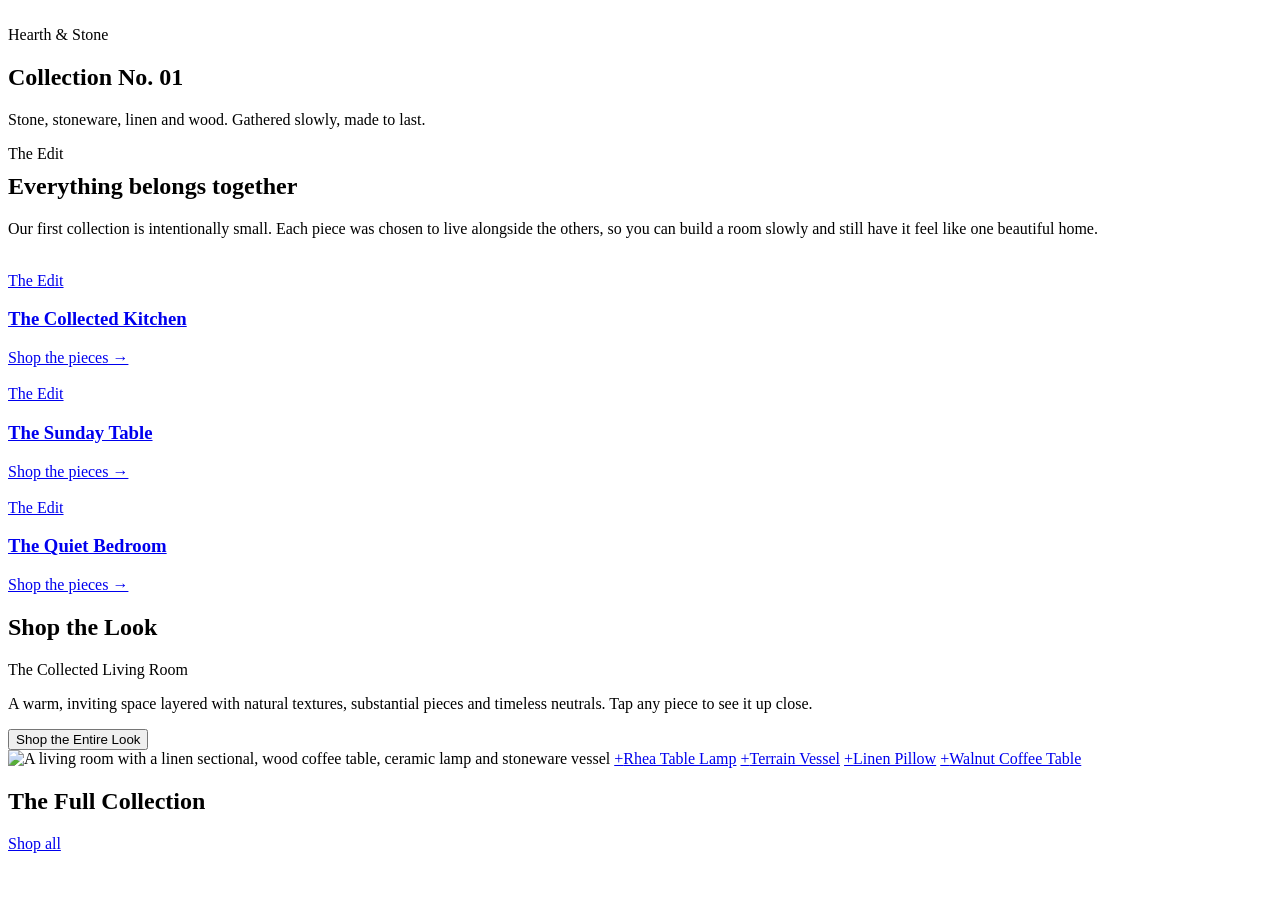
==== collection.html @ 448d002a "Add files via upload" ====
<!doctype html>
<html lang="en">
<head>
<meta charset="utf-8">
<meta name="viewport" content="width=device-width, initial-scale=1">
<title>Collection No. 01 | Hearth &amp; Stone</title>
<meta name="description" content="Hearth &amp; Stone Collection No. 01. A small, cohesive edit of stone, stoneware, linen and wood for a home that feels collected.">
<link rel="preconnect" href="https://fonts.googleapis.com">
<link rel="preconnect" href="https://fonts.gstatic.com" crossorigin>
<link href="https://fonts.googleapis.com/css2?family=Cormorant+Garamond:ital,wght@0,400;0,500;1,400&family=Jost:wght@400;500&display=swap" rel="stylesheet">
<link rel="stylesheet" href="css/style.css">
<link rel="icon" href="img/favicon.svg" type="image/svg+xml">
</head>
<body data-page="collection">
<div id="site-header"></div>

<main>
  <section class="page-hero">
    <img src="img/look-living.jpg" alt="">
    <div class="inner">
      <div class="eyebrow">Hearth &amp; Stone</div>
      <h1>Collection No. 01</h1>
      <p>Stone, stoneware, linen and wood. Gathered slowly, made to last.</p>
    </div>
  </section>

  <div class="col-intro">
    <div class="eyebrow">The Edit</div>
    <h2 class="h-caps" style="margin-top:10px">Everything belongs together</h2>
    <p>Our first collection is intentionally small. Each piece was chosen to live alongside the others, so you can build a room slowly and still have it feel like one beautiful home.</p>
  </div>

  <section class="section"><div class="wrap">
    <div class="edits">
      <a class="edit" href="shop.html?room=kitchen"><img src="img/room-kitchen.jpg" alt=""><div><div class="eyebrow">The Edit</div><h3>The Collected Kitchen</h3><div class="soon">Shop the pieces &rarr;</div></div></a>
      <a class="edit" href="shop.html?room=table"><img src="img/room-table.jpg" alt=""><div><div class="eyebrow">The Edit</div><h3>The Sunday Table</h3><div class="soon">Shop the pieces &rarr;</div></div></a>
      <a class="edit" href="shop.html?room=bedroom"><img src="img/room-bedroom.jpg" alt=""><div><div class="eyebrow">The Edit</div><h3>The Quiet Bedroom</h3><div class="soon">Shop the pieces &rarr;</div></div></a>
    </div>
  </div></section>

  <section class="section" style="background:var(--cream)"><div class="wrap look">
    <div class="look-intro">
      <h2 class="h-caps">Shop the Look</h2>
      <div class="sub">The Collected Living Room</div>
      <p>A warm, inviting space layered with natural textures, substantial pieces and timeless neutrals. Tap any piece to see it up close.</p>
      <button class="btn" id="add-look">Shop the Entire Look</button>
    </div>
    <div class="look-photo">
      <img src="img/look-living.jpg" alt="A living room with a linen sectional, wood coffee table, ceramic lamp and stoneware vessel">
      <a class="hotspot" style="left:21.6%;top:25.6%" href="product.html?id=rhea-table-lamp">+<span class="tip">Rhea Table Lamp</span></a>
      <a class="hotspot" style="left:31%;top:44%" href="product.html?id=terrain-vessel">+<span class="tip">Terrain Vessel</span></a>
      <a class="hotspot" style="left:78%;top:37%" href="product.html?id=linen-pillow">+<span class="tip">Linen Pillow</span></a>
      <a class="hotspot" style="left:59%;top:79%" href="product.html?id=walnut-coffee-table">+<span class="tip">Walnut Coffee Table</span></a>
    </div>
    <ul class="look-list" id="look-list"></ul>
  </div></section>

  <section class="section"><div class="wrap">
    <div class="section-head"><h2>The Full Collection</h2><a class="link-arrow" href="shop.html">Shop all</a></div>
    <div class="grid-4" id="col-grid"></div>
  </div></section>
</main>

<div id="site-footer"></div>

<script src="js/products.js"></script>
<script src="js/main.js"></script>
<script>
(function () {
  document.getElementById("col-grid").innerHTML = HS_PRODUCTS.map(HS.card).join("");
  var look = [["rhea-table-lamp", "img/t-lamp.jpg"], ["linen-pillow", "img/t-pillow.jpg"], ["walnut-coffee-table", "img/t-coffee-table.jpg"], ["terrain-vessel", "img/t-vessel.jpg"]];
  document.getElementById("look-list").innerHTML = look.map(function (l) {
    var p = HS.byId(l[0]);
    return '<li><a href="product.html?id=' + p.id + '"><img src="' + l[1] + '" alt=""><div><div class="n">' + HS.esc(p.name) + '</div><div class="p">' + HS.money(p.price) + '</div></div><span class="go">&rsaquo;</span></a></li>';
  }).join("");
  document.getElementById("add-look").addEventListener("click", function () {
    look.forEach(function (l) { HS.addToBag(l[0], 1, HS.byId(l[0]).swatches[0][0]); });
    HS.toast("The Collected Living Room was added to your bag");
    HS.openBag();
  });
})();
</script>
</body>
</html>
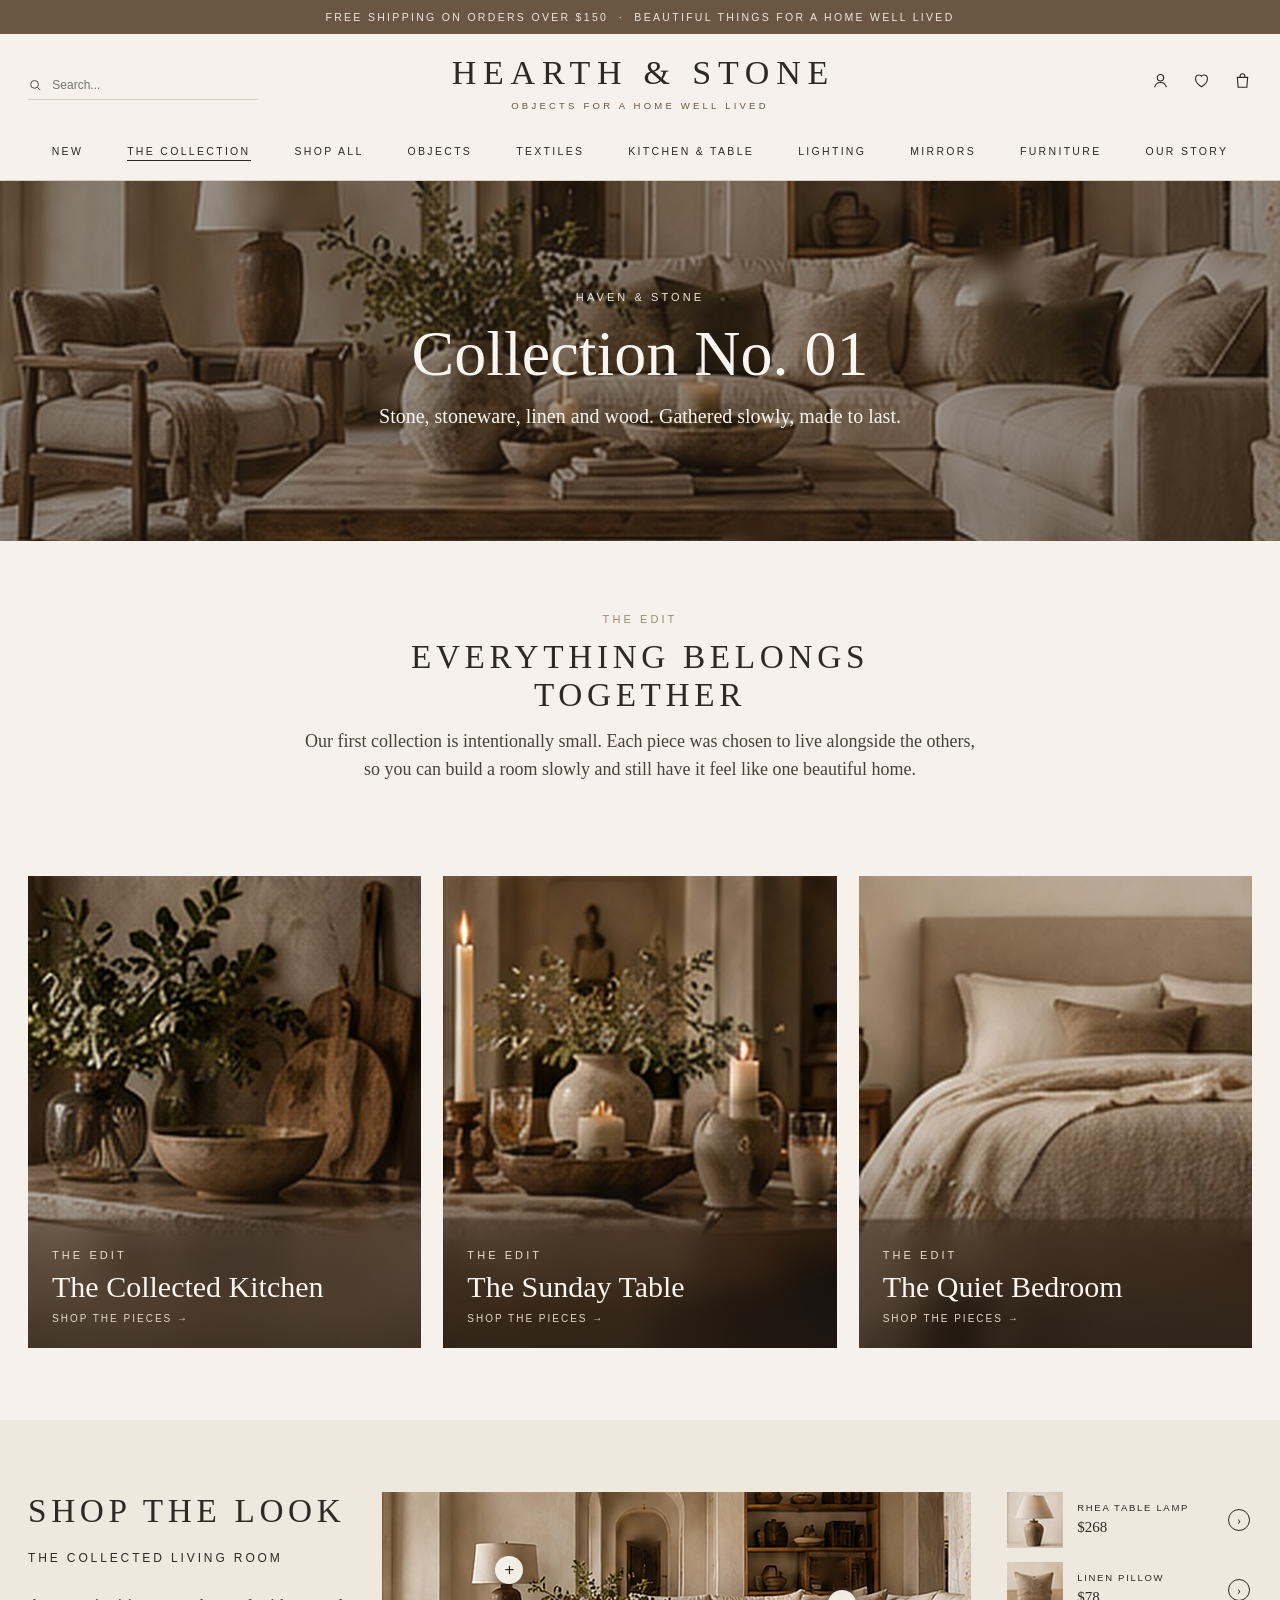
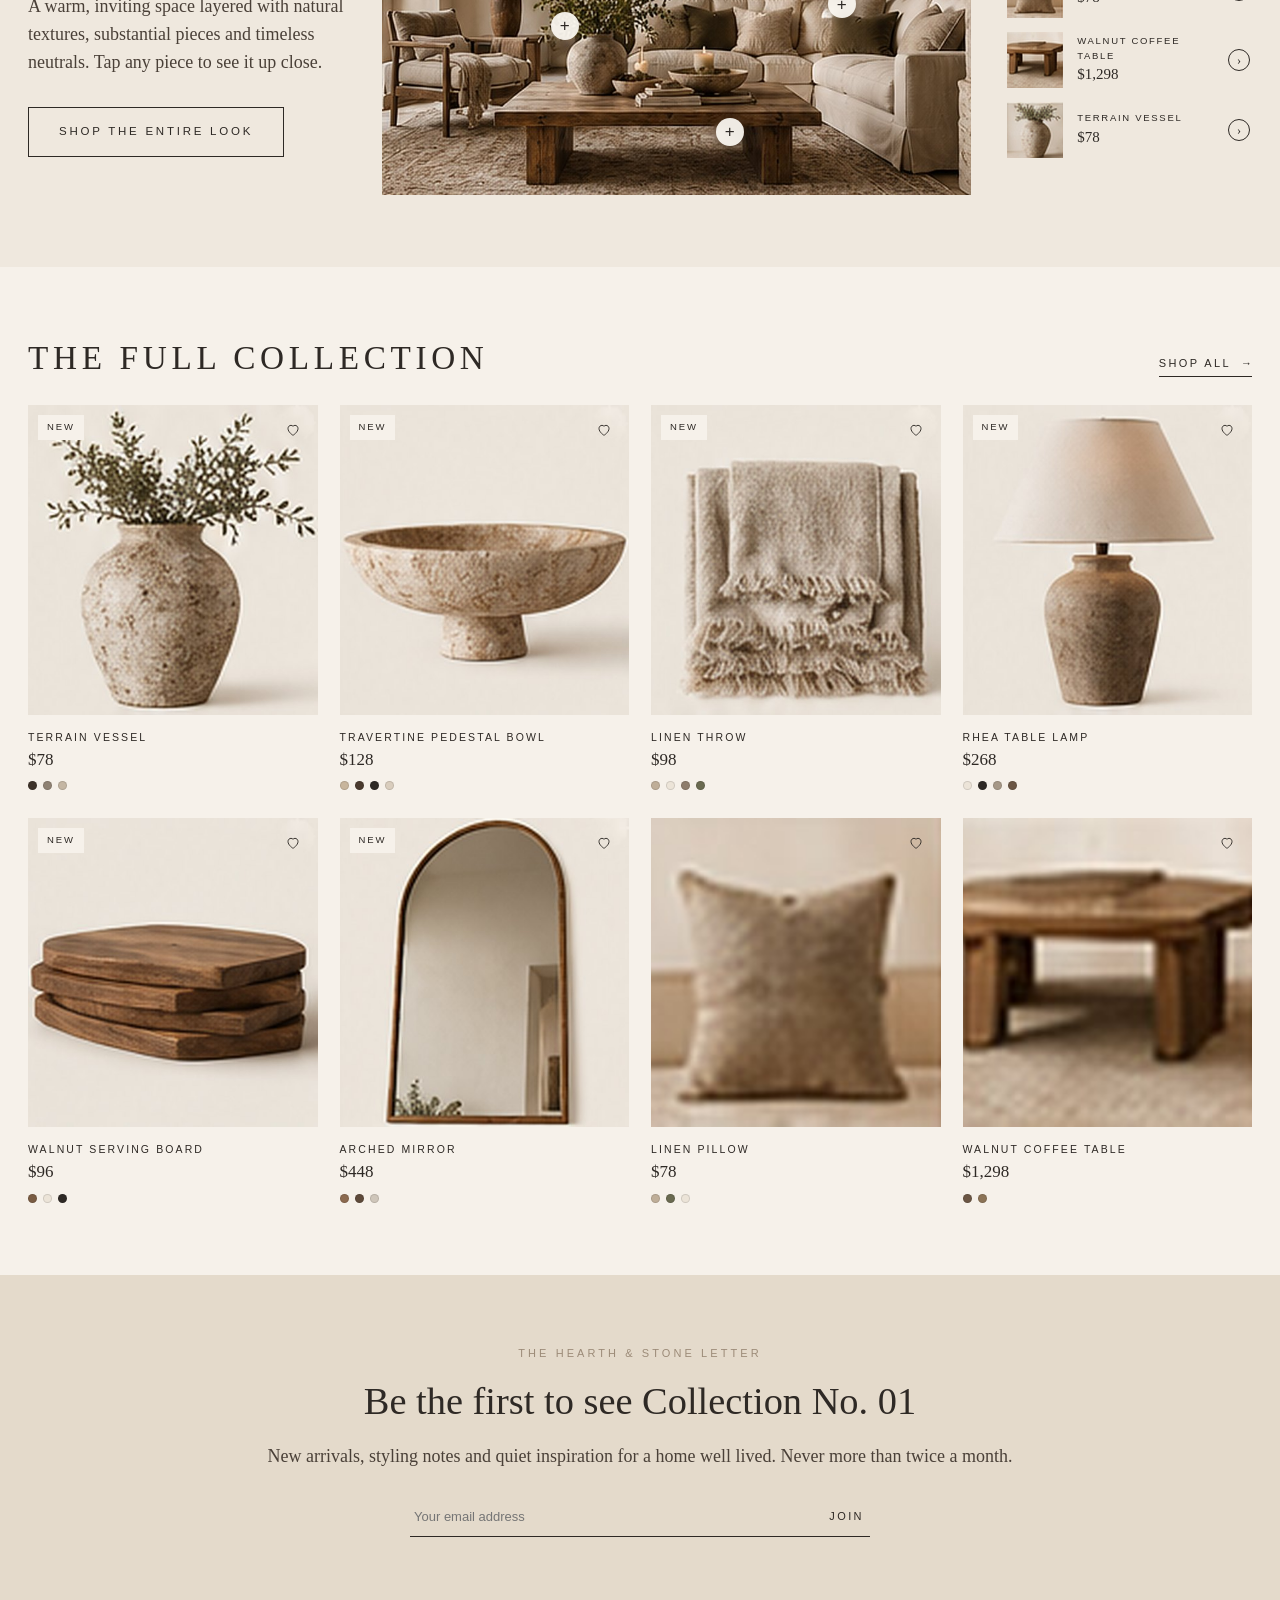
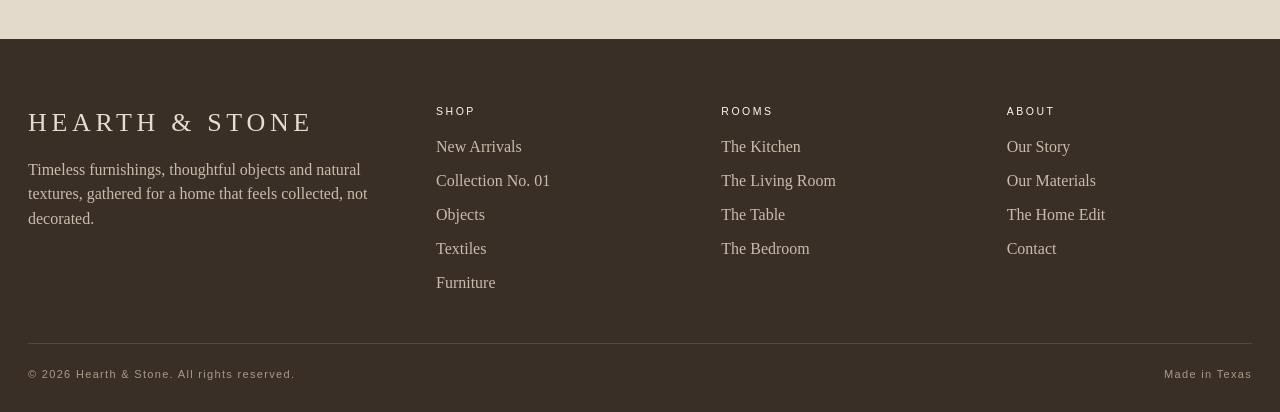
==== commit 58802273: "Add files via upload" ====
--- a/collection.html
+++ b/collection.html
@@ -3,8 +3,8 @@
 <head>
 <meta charset="utf-8">
 <meta name="viewport" content="width=device-width, initial-scale=1">
-<title>Collection No. 01 | Hearth &amp; Stone</title>
-<meta name="description" content="Hearth &amp; Stone Collection No. 01. A small, cohesive edit of stone, stoneware, linen and wood for a home that feels collected.">
+<title>Collection No. 01 | Haven &amp; Stone</title>
+<meta name="description" content="Haven &amp; Stone Collection No. 01. A small, cohesive edit of stone, stoneware, linen and wood for a home that feels collected.">
 <link rel="preconnect" href="https://fonts.googleapis.com">
 <link rel="preconnect" href="https://fonts.gstatic.com" crossorigin>
 <link href="https://fonts.googleapis.com/css2?family=Cormorant+Garamond:ital,wght@0,400;0,500;1,400&family=Jost:wght@400;500&display=swap" rel="stylesheet">
@@ -18,7 +18,7 @@
   <section class="page-hero">
     <img src="img/look-living.jpg" alt="">
     <div class="inner">
-      <div class="eyebrow">Hearth &amp; Stone</div>
+      <div class="eyebrow">Haven &amp; Stone</div>
       <h1>Collection No. 01</h1>
       <p>Stone, stoneware, linen and wood. Gathered slowly, made to last.</p>
     </div>
--- a/css/style.css
+++ b/css/style.css
@@ -0,0 +1,446 @@
+/* Hearth & Stone */
+:root {
+  --ivory: #f6f1ea;
+  --cream: #efe8de;
+  --oat: #e4dacb;
+  --mushroom: #c9bba7;
+  --taupe: #9c8b78;
+  --walnut: #5e4a3a;
+  --bark: #6b5644;
+  --charcoal: #2e2925;
+  --olive: #5f5f45;
+  --line: #d9cfc1;
+  --serif: "Cormorant Garamond", "Cormorant", Georgia, serif;
+  --sans: "Jost", "Helvetica Neue", Arial, sans-serif;
+  --max: 1320px;
+}
+
+* { box-sizing: border-box; margin: 0; padding: 0; }
+html { scroll-behavior: smooth; }
+body {
+  background: var(--ivory);
+  color: var(--charcoal);
+  font-family: var(--serif);
+  font-size: 18px;
+  line-height: 1.55;
+  -webkit-font-smoothing: antialiased;
+}
+img { display: block; max-width: 100%; }
+a { color: inherit; text-decoration: none; }
+button { font: inherit; color: inherit; background: none; border: 0; cursor: pointer; }
+
+.wrap { max-width: var(--max); margin: 0 auto; padding: 0 28px; }
+.eyebrow {
+  font-family: var(--sans);
+  font-size: 11px;
+  letter-spacing: .28em;
+  text-transform: uppercase;
+  color: var(--taupe);
+}
+.caps {
+  font-family: var(--sans);
+  font-size: 11.5px;
+  letter-spacing: .22em;
+  text-transform: uppercase;
+}
+.link-arrow {
+  font-family: var(--sans);
+  font-size: 11px;
+  letter-spacing: .22em;
+  text-transform: uppercase;
+  border-bottom: 1px solid currentColor;
+  padding-bottom: 4px;
+  display: inline-flex;
+  gap: 10px;
+  align-items: center;
+}
+.link-arrow::after { content: "\2192"; letter-spacing: 0; }
+.btn {
+  display: inline-block;
+  font-family: var(--sans);
+  font-size: 11.5px;
+  letter-spacing: .24em;
+  text-transform: uppercase;
+  padding: 15px 30px;
+  border: 1px solid var(--charcoal);
+  transition: background .25s, color .25s;
+}
+.btn:hover { background: var(--charcoal); color: var(--ivory); }
+.btn-light { background: var(--ivory); border-color: var(--ivory); color: var(--charcoal); }
+.btn-light:hover { background: transparent; color: var(--ivory); }
+.btn-solid { background: var(--charcoal); color: var(--ivory); }
+.btn-solid:hover { background: var(--walnut); border-color: var(--walnut); }
+
+/* Announcement */
+.announce {
+  background: var(--bark);
+  color: #efe6da;
+  text-align: center;
+  font-family: var(--sans);
+  font-size: 10.5px;
+  letter-spacing: .22em;
+  text-transform: uppercase;
+  padding: 9px 16px;
+}
+
+/* Header */
+.site-header { background: var(--ivory); border-bottom: 1px solid var(--line); position: sticky; top: 0; z-index: 40; }
+.header-top {
+  display: grid;
+  grid-template-columns: 1fr auto 1fr;
+  align-items: center;
+  padding-top: 22px;
+  padding-bottom: 14px;
+}
+.search {
+  display: flex; align-items: center; gap: 10px;
+  border-bottom: 1px solid var(--line);
+  max-width: 230px; padding: 6px 0;
+}
+.search input {
+  border: 0; background: none; outline: none; width: 100%;
+  font-family: var(--sans); font-size: 12px; color: var(--charcoal);
+}
+.logo { text-align: center; }
+.logo .word {
+  font-family: var(--serif);
+  font-weight: 500;
+  font-size: 34px;
+  letter-spacing: .2em;
+  line-height: 1;
+  padding-left: .2em;
+  display: block;
+}
+.logo .tag {
+  display: block;
+  margin-top: 9px;
+  font-family: var(--sans);
+  font-size: 9.5px;
+  letter-spacing: .34em;
+  text-transform: uppercase;
+  color: var(--bark);
+}
+.icons { display: flex; justify-content: flex-end; gap: 22px; align-items: center; }
+.icons svg { width: 19px; height: 19px; stroke: var(--charcoal); fill: none; stroke-width: 1.4; }
+.bag-btn { position: relative; }
+.bag-count {
+  position: absolute; top: -7px; right: -9px;
+  background: var(--walnut); color: var(--ivory);
+  font-family: var(--sans); font-size: 9px;
+  width: 16px; height: 16px; border-radius: 50%;
+  display: none; align-items: center; justify-content: center;
+}
+.bag-count.show { display: flex; }
+.menu-btn { display: none; }
+
+.main-nav ul {
+  list-style: none;
+  display: flex; justify-content: center; flex-wrap: wrap;
+  gap: 8px 44px;
+  padding: 8px 0 16px;
+}
+.main-nav a {
+  font-family: var(--sans);
+  font-size: 10.5px;
+  letter-spacing: .22em;
+  text-transform: uppercase;
+  padding-bottom: 3px;
+  border-bottom: 1px solid transparent;
+  transition: border-color .2s;
+}
+.main-nav a:hover, .main-nav a.active { border-color: var(--charcoal); }
+.main-nav .sale { color: #8a5a3c; }
+
+/* Hero */
+.hero { position: relative; height: min(78vh, 640px); min-height: 440px; overflow: hidden; background: #3b2f26; }
+.hero img { width: 100%; height: 100%; object-fit: cover; object-position: 62% center; }
+.hero::before {
+  content: ""; position: absolute; inset: 0; z-index: 1;
+  background: linear-gradient(90deg, rgba(38,29,22,.62) 0%, rgba(38,29,22,.35) 34%, rgba(38,29,22,0) 60%);
+}
+.hero-copy {
+  position: absolute; z-index: 2; left: 0; right: 0; top: 50%;
+  transform: translateY(-50%);
+  color: #faf5ee;
+}
+.hero-copy h1 {
+  font-weight: 400;
+  font-size: clamp(42px, 5.4vw, 72px);
+  line-height: 1.02;
+  max-width: 9.5em;
+  letter-spacing: -.005em;
+}
+.hero-copy p { margin: 22px 0 30px; font-size: 20px; max-width: 18em; line-height: 1.45; color: #f0e7dc; }
+
+/* Rooms */
+.rooms { padding: 14px 0 0; }
+.rooms-grid { display: grid; grid-template-columns: repeat(6, 1fr); gap: 14px; }
+.room { position: relative; overflow: hidden; aspect-ratio: 157 / 186; background: var(--oat); }
+.room img { width: 100%; height: 100%; object-fit: cover; transition: transform .8s ease; }
+.room:hover img { transform: scale(1.045); }
+.room::after {
+  content: ""; position: absolute; inset: 0;
+  background: linear-gradient(180deg, rgba(0,0,0,0) 50%, rgba(45,34,26,.78) 100%);
+}
+.room span {
+  position: absolute; z-index: 2; left: 18px; bottom: 16px; right: 12px;
+  color: #fbf6ef;
+  font-family: var(--sans); font-size: 12px; letter-spacing: .22em; text-transform: uppercase; line-height: 1.6;
+}
+.room span::after { content: "  \2192"; letter-spacing: 0; }
+
+/* Section heads */
+.section { padding: 72px 0; }
+.section-head { display: flex; align-items: flex-end; justify-content: space-between; gap: 20px; margin-bottom: 28px; }
+.section-head h2, .h-caps {
+  font-weight: 400;
+  font-size: clamp(26px, 2.6vw, 34px);
+  letter-spacing: .14em;
+  text-transform: uppercase;
+  line-height: 1.15;
+}
+
+/* Product cards */
+.grid-6 { display: grid; grid-template-columns: repeat(6, 1fr); gap: 18px; }
+.grid-4 { display: grid; grid-template-columns: repeat(4, 1fr); gap: 28px 22px; }
+.card { display: block; }
+.card .ph { position: relative; background: #f1ebe2; aspect-ratio: 148 / 158; overflow: hidden; }
+.card .ph img { width: 100%; height: 100%; object-fit: cover; transition: transform .7s ease; }
+.card:hover .ph img { transform: scale(1.04); }
+.wish {
+  position: absolute; top: 10px; right: 10px; z-index: 2;
+  width: 30px; height: 30px; display: grid; place-items: center;
+}
+.wish svg { width: 16px; height: 16px; stroke: var(--charcoal); fill: none; stroke-width: 1.4; transition: fill .2s; }
+.wish.on svg { fill: var(--walnut); stroke: var(--walnut); }
+.card h3 {
+  margin-top: 14px;
+  font-family: var(--sans); font-weight: 400;
+  font-size: 10.5px; letter-spacing: .2em; text-transform: uppercase;
+}
+.card .price { font-size: 17px; margin-top: 2px; }
+.swatches { display: flex; gap: 6px; margin-top: 8px; }
+.swatches i { width: 9px; height: 9px; border-radius: 50%; display: block; border: 1px solid rgba(0,0,0,.12); }
+.badge {
+  position: absolute; left: 10px; top: 10px; z-index: 2;
+  background: var(--ivory); font-family: var(--sans); font-size: 9.5px; letter-spacing: .2em;
+  text-transform: uppercase; padding: 5px 9px;
+}
+
+/* Philosophy */
+.philosophy { display: grid; grid-template-columns: 30% 1fr 24%; background: var(--cream); min-height: 360px; }
+.philosophy .img { overflow: hidden; }
+.philosophy .img img { width: 100%; height: 100%; object-fit: cover; }
+.philosophy .copy { padding: 56px 6%; display: flex; flex-direction: column; justify-content: center; }
+.philosophy h2 { font-weight: 400; font-size: clamp(32px, 3.2vw, 44px); line-height: 1.1; margin: 12px 0 18px; }
+.philosophy p { color: #4a4038; max-width: 32em; margin-bottom: 24px; }
+
+/* Shop the look */
+.look { display: grid; grid-template-columns: 26% 1fr 20%; gap: 36px; align-items: start; }
+.look-intro h2 { margin-bottom: 18px; }
+.look-intro .sub { font-family: var(--sans); font-size: 12px; letter-spacing: .24em; text-transform: uppercase; margin-bottom: 26px; }
+.look-intro p { color: #4a4038; margin-bottom: 30px; }
+.look-photo { position: relative; }
+.look-photo img { width: 100%; }
+.hotspot {
+  position: absolute; transform: translate(-50%, -50%);
+  width: 28px; height: 28px; border-radius: 50%;
+  background: rgba(250,246,240,.94); color: var(--charcoal);
+  display: grid; place-items: center; font-family: var(--sans); font-size: 17px; line-height: 1;
+  box-shadow: 0 2px 10px rgba(0,0,0,.18);
+  transition: transform .2s;
+}
+.hotspot:hover { transform: translate(-50%, -50%) scale(1.12); }
+.hotspot .tip {
+  position: absolute; bottom: 36px; left: 50%; transform: translateX(-50%);
+  background: var(--ivory); padding: 8px 12px; white-space: nowrap;
+  font-family: var(--sans); font-size: 10px; letter-spacing: .18em; text-transform: uppercase;
+  opacity: 0; pointer-events: none; transition: opacity .2s;
+  box-shadow: 0 4px 16px rgba(0,0,0,.12);
+}
+.hotspot:hover .tip, .hotspot:focus .tip { opacity: 1; }
+.look-list { list-style: none; display: flex; flex-direction: column; gap: 14px; }
+.look-list a { display: grid; grid-template-columns: 56px 1fr 24px; gap: 14px; align-items: center; }
+.look-list img { width: 56px; height: 56px; object-fit: cover; background: #f1ebe2; }
+.look-list .n { font-family: var(--sans); font-size: 9.5px; letter-spacing: .18em; text-transform: uppercase; }
+.look-list .p { font-size: 15px; }
+.look-list .go { width: 22px; height: 22px; border: 1px solid var(--charcoal); border-radius: 50%; display: grid; place-items: center; font-size: 12px; }
+
+/* Newsletter */
+.newsletter { background: var(--oat); text-align: center; padding: 70px 0; }
+.newsletter h2 { font-weight: 400; font-size: clamp(28px, 3vw, 40px); margin: 10px 0 12px; }
+.newsletter p { color: #4a4038; margin-bottom: 26px; }
+.news-form { display: flex; max-width: 460px; margin: 0 auto; border-bottom: 1px solid var(--charcoal); }
+.news-form input { flex: 1; border: 0; background: none; padding: 12px 4px; font-family: var(--sans); font-size: 13px; outline: none; color: var(--charcoal); min-width: 0; }
+.news-form button { font-family: var(--sans); font-size: 11px; letter-spacing: .22em; text-transform: uppercase; padding: 0 6px; }
+.news-note { font-family: var(--sans); font-size: 12px; margin-top: 14px; min-height: 18px; color: var(--walnut); }
+
+/* Footer */
+.site-footer { background: #3a2f27; color: #e6dccf; padding: 64px 0 28px; }
+.foot-grid { display: grid; grid-template-columns: 1.5fr 1fr 1fr 1fr; gap: 40px; }
+.site-footer .word { font-size: 26px; letter-spacing: .18em; }
+.site-footer p { color: #c9bcad; font-size: 16px; margin-top: 14px; max-width: 22em; }
+.site-footer h4 { font-family: var(--sans); font-weight: 400; font-size: 10.5px; letter-spacing: .24em; text-transform: uppercase; margin-bottom: 16px; color: #fff8ee; }
+.site-footer ul { list-style: none; display: grid; gap: 9px; font-size: 16px; color: #c9bcad; }
+.site-footer ul a:hover { color: #fff; }
+.foot-base { border-top: 1px solid rgba(255,255,255,.12); margin-top: 48px; padding-top: 22px; display: flex; justify-content: space-between; gap: 16px; flex-wrap: wrap; font-family: var(--sans); font-size: 11px; letter-spacing: .12em; color: #a99a89; }
+
+/* Page hero (inner pages) */
+.page-hero { position: relative; height: 360px; overflow: hidden; background: #3b2f26; }
+.page-hero img { width: 100%; height: 100%; object-fit: cover; opacity: .9; }
+.page-hero::after { content: ""; position: absolute; inset: 0; background: rgba(38,29,22,.38); }
+.page-hero .inner { position: absolute; inset: 0; z-index: 2; display: flex; flex-direction: column; align-items: center; justify-content: center; text-align: center; color: #faf5ee; padding: 0 20px; }
+.page-hero h1 { font-weight: 400; font-size: clamp(38px, 5vw, 64px); line-height: 1.05; }
+.page-hero .eyebrow { color: #efe4d6; margin-bottom: 14px; }
+.page-hero p { margin-top: 14px; font-size: 20px; max-width: 32em; }
+
+.page-title { text-align: center; padding: 64px 0 36px; }
+.page-title h1 { font-weight: 400; font-size: clamp(36px, 4vw, 54px); letter-spacing: .06em; }
+.page-title p { color: #5b5047; max-width: 34em; margin: 12px auto 0; }
+
+/* Shop */
+.filters { display: flex; flex-wrap: wrap; justify-content: center; gap: 10px; margin-bottom: 40px; }
+.filters button {
+  font-family: var(--sans); font-size: 10.5px; letter-spacing: .2em; text-transform: uppercase;
+  padding: 10px 18px; border: 1px solid var(--line); transition: all .2s;
+}
+.filters button:hover { border-color: var(--charcoal); }
+.filters button.active { background: var(--charcoal); color: var(--ivory); border-color: var(--charcoal); }
+.shop-bar { display: flex; justify-content: space-between; align-items: center; margin-bottom: 22px; font-family: var(--sans); font-size: 12px; letter-spacing: .08em; color: #6b5f54; }
+.shop-bar select { font-family: var(--sans); font-size: 12px; background: none; border: 1px solid var(--line); padding: 8px 10px; color: var(--charcoal); }
+.empty { text-align: center; padding: 40px 0; color: #6b5f54; }
+
+/* Product page */
+.crumbs { font-family: var(--sans); font-size: 11px; letter-spacing: .14em; text-transform: uppercase; color: #7c6f63; padding: 26px 0; }
+.crumbs a:hover { color: var(--charcoal); }
+.pdp { display: grid; grid-template-columns: 1.1fr 1fr; gap: 64px; padding-bottom: 80px; }
+.pdp-img { background: #f1ebe2; aspect-ratio: 1 / 1.05; overflow: hidden; }
+.pdp-img img { width: 100%; height: 100%; object-fit: cover; }
+.pdp-info h1 { font-weight: 400; font-size: clamp(34px, 3.4vw, 46px); line-height: 1.08; margin: 10px 0 8px; }
+.pdp-info .price { font-size: 24px; margin-bottom: 22px; }
+.pdp-info .desc { color: #4a4038; margin-bottom: 26px; }
+.opt-label { font-family: var(--sans); font-size: 11px; letter-spacing: .2em; text-transform: uppercase; margin-bottom: 10px; }
+.opt-label b { font-weight: 400; color: #7c6f63; }
+.swatch-pick { display: flex; gap: 10px; margin-bottom: 26px; }
+.swatch-pick button { width: 28px; height: 28px; border-radius: 50%; border: 1px solid rgba(0,0,0,.15); outline-offset: 3px; }
+.swatch-pick button.on { outline: 1px solid var(--charcoal); }
+.buy { display: flex; gap: 12px; margin-bottom: 30px; }
+.qty { display: flex; border: 1px solid var(--charcoal); }
+.qty button { width: 40px; font-size: 18px; }
+.qty span { width: 34px; display: grid; place-items: center; font-family: var(--sans); font-size: 14px; }
+.buy .btn { flex: 1; text-align: center; }
+.details { border-top: 1px solid var(--line); }
+.details details { border-bottom: 1px solid var(--line); padding: 16px 0; }
+.details summary { cursor: pointer; list-style: none; font-family: var(--sans); font-size: 11px; letter-spacing: .2em; text-transform: uppercase; display: flex; justify-content: space-between; }
+.details summary::-webkit-details-marker { display: none; }
+.details summary::after { content: "+"; font-size: 16px; letter-spacing: 0; }
+.details details[open] summary::after { content: "\2212"; }
+.details details p, .details details ul { margin-top: 12px; color: #4a4038; font-size: 17px; }
+.details ul { padding-left: 18px; }
+.ship-note { font-family: var(--sans); font-size: 12px; color: #6b5f54; margin-top: -14px; margin-bottom: 26px; letter-spacing: .03em; }
+
+/* Story */
+.story-block { display: grid; grid-template-columns: 1fr 1fr; gap: 64px; align-items: center; padding: 80px 0; }
+.story-block.flip .story-img { order: 2; }
+.story-img img { width: 100%; aspect-ratio: 4 / 3.4; object-fit: cover; }
+.story-copy h2 { font-weight: 400; font-size: clamp(30px, 3vw, 42px); line-height: 1.1; margin: 12px 0 18px; }
+.story-copy p { color: #4a4038; margin-bottom: 16px; max-width: 30em; }
+.pillars { display: grid; grid-template-columns: repeat(3, 1fr); gap: 40px; text-align: center; padding: 64px 0 80px; border-top: 1px solid var(--line); }
+.pillars h3 { font-weight: 400; font-size: 28px; margin: 10px 0 10px; }
+.pillars p { color: #4a4038; font-size: 17px; }
+.quote { background: var(--cream); text-align: center; padding: 80px 20px; }
+.quote blockquote { font-size: clamp(30px, 3.4vw, 46px); line-height: 1.2; max-width: 18em; margin: 0 auto; font-style: italic; }
+
+/* Collection page */
+.col-intro { text-align: center; max-width: 40em; margin: 0 auto; padding: 70px 20px 20px; }
+.col-intro p { color: #4a4038; margin-top: 14px; }
+.edits { display: grid; grid-template-columns: repeat(3, 1fr); gap: 22px; }
+.edit { position: relative; overflow: hidden; aspect-ratio: 3 / 3.6; background: var(--oat); }
+.edit img { width: 100%; height: 100%; object-fit: cover; transition: transform .8s; }
+.edit:hover img { transform: scale(1.04); }
+.edit::after { content: ""; position: absolute; inset: 0; background: linear-gradient(180deg, rgba(0,0,0,0) 45%, rgba(40,30,22,.72) 100%); }
+.edit > div { position: absolute; z-index: 2; left: 24px; right: 24px; bottom: 22px; color: #fbf6ef; }
+.edit h3 { font-weight: 400; font-size: 30px; line-height: 1.1; }
+.edit .eyebrow { color: #eadfce; margin-bottom: 6px; }
+.edit .soon { font-family: var(--sans); font-size: 10px; letter-spacing: .2em; text-transform: uppercase; margin-top: 8px; color: #e6d9c7; }
+
+/* Bag drawer */
+.overlay { position: fixed; inset: 0; background: rgba(30,24,19,.4); z-index: 80; opacity: 0; pointer-events: none; transition: opacity .3s; }
+.overlay.open { opacity: 1; pointer-events: auto; }
+.drawer {
+  position: fixed; top: 0; right: 0; bottom: 0; width: min(420px, 100%);
+  background: var(--ivory); z-index: 90; transform: translateX(100%); transition: transform .35s ease;
+  display: flex; flex-direction: column;
+}
+.drawer.open { transform: none; }
+.drawer-head { display: flex; justify-content: space-between; align-items: center; padding: 24px 26px; border-bottom: 1px solid var(--line); }
+.drawer-head h3 { font-family: var(--sans); font-weight: 400; font-size: 12px; letter-spacing: .24em; text-transform: uppercase; }
+.drawer-head button { font-size: 26px; line-height: 1; }
+.drawer-body { flex: 1; overflow-y: auto; padding: 10px 26px; }
+.line { display: grid; grid-template-columns: 76px 1fr auto; gap: 16px; padding: 16px 0; border-bottom: 1px solid var(--line); align-items: center; }
+.line img { width: 76px; height: 80px; object-fit: cover; background: #f1ebe2; }
+.line .n { font-family: var(--sans); font-size: 10.5px; letter-spacing: .18em; text-transform: uppercase; }
+.line .m { font-size: 15px; color: #6b5f54; }
+.line .rm { font-family: var(--sans); font-size: 10px; letter-spacing: .14em; text-transform: uppercase; color: #7c6f63; text-decoration: underline; margin-top: 4px; }
+.drawer-foot { padding: 22px 26px 28px; border-top: 1px solid var(--line); }
+.subtotal { display: flex; justify-content: space-between; font-size: 20px; margin-bottom: 6px; }
+.drawer-foot small { display: block; font-family: var(--sans); font-size: 11px; color: #7c6f63; margin-bottom: 18px; letter-spacing: .04em; }
+.drawer-foot .btn { width: 100%; text-align: center; }
+.bag-empty { text-align: center; padding: 60px 0; color: #6b5f54; }
+.toast {
+  position: fixed; left: 50%; bottom: 26px; transform: translate(-50%, 30px);
+  background: var(--charcoal); color: var(--ivory); padding: 13px 22px; z-index: 100;
+  font-family: var(--sans); font-size: 12px; letter-spacing: .1em; opacity: 0; transition: all .3s; pointer-events: none;
+  max-width: calc(100% - 32px); text-align: center;
+}
+.toast.show { opacity: 1; transform: translate(-50%, 0); }
+
+/* Responsive */
+@media (max-width: 1100px) {
+  .grid-6 { grid-template-columns: repeat(3, 1fr); row-gap: 30px; }
+  .rooms-grid { grid-template-columns: repeat(3, 1fr); }
+  .look { grid-template-columns: 1fr 1fr; }
+  .look-intro { grid-column: 1 / -1; }
+  .main-nav ul { gap: 8px 26px; }
+}
+@media (max-width: 860px) {
+  .wrap { padding: 0 16px; }
+  .header-top { grid-template-columns: 44px 1fr auto; padding-top: 14px; padding-bottom: 12px; }
+  .search { display: none; }
+  .menu-btn { display: grid; place-items: center; width: 36px; height: 36px; }
+  .menu-btn svg { width: 22px; height: 22px; stroke: var(--charcoal); stroke-width: 1.4; fill: none; }
+  .logo .word { font-size: 22px; letter-spacing: .14em; }
+  .logo .tag { font-size: 8px; letter-spacing: .26em; margin-top: 6px; }
+  .icons { gap: 16px; }
+  .icons .acct { display: none; }
+  .main-nav { display: none; border-top: 1px solid var(--line); }
+  .main-nav.open { display: block; }
+  .main-nav ul { flex-direction: column; align-items: center; gap: 18px; padding: 22px 0 26px; }
+  .main-nav a { font-size: 12px; }
+  .hero { height: 560px; }
+  .hero img { object-position: 70% center; }
+  .hero::before { background: linear-gradient(180deg, rgba(38,29,22,.15) 0%, rgba(38,29,22,.7) 100%); }
+  .hero-copy { top: auto; bottom: 40px; transform: none; }
+  .hero-copy p { font-size: 18px; }
+  .rooms-grid { grid-template-columns: repeat(2, 1fr); gap: 10px; }
+  .grid-6, .grid-4 { grid-template-columns: repeat(2, 1fr); gap: 26px 14px; }
+  .section { padding: 52px 0; }
+  .section-head { flex-direction: column; align-items: flex-start; }
+  .philosophy { grid-template-columns: 1fr; }
+  .philosophy .img:first-child { height: 220px; }
+  .philosophy .img:last-child { display: none; }
+  .philosophy .copy { padding: 44px 16px; }
+  .look { grid-template-columns: 1fr; gap: 26px; }
+  .foot-grid { grid-template-columns: 1fr 1fr; }
+  .foot-grid > div:first-child { grid-column: 1 / -1; }
+  .pdp { grid-template-columns: 1fr; gap: 30px; }
+  .story-block { grid-template-columns: 1fr; gap: 28px; padding: 50px 0; }
+  .story-block.flip .story-img { order: 0; }
+  .pillars { grid-template-columns: 1fr; gap: 30px; }
+  .edits { grid-template-columns: 1fr; }
+  .page-hero { height: 300px; }
+  .shop-bar { flex-direction: column; gap: 12px; align-items: flex-start; }
+}
+@media (prefers-reduced-motion: reduce) {
+  * { transition: none !important; scroll-behavior: auto !important; }
+}
